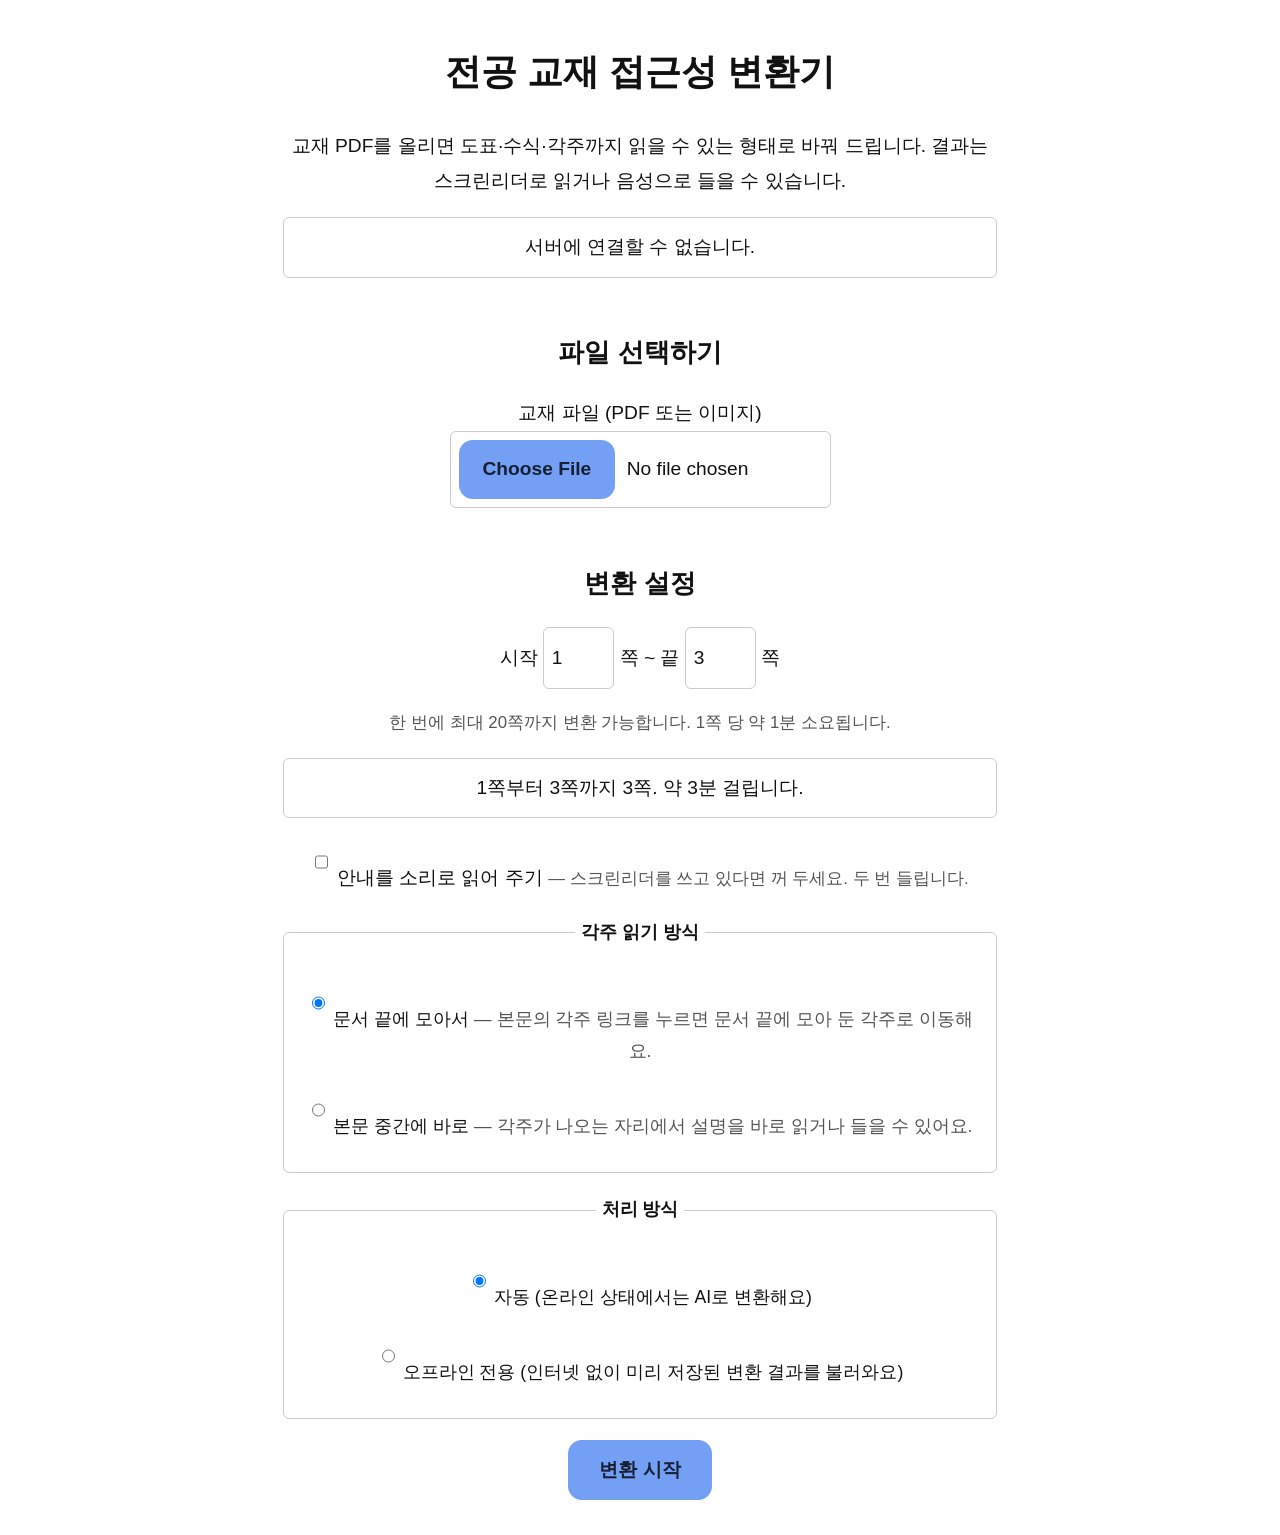
==== web/index.html @ b2072fa6 "Make the conversion stop button label white" ====
<!doctype html>
<html lang="ko">
<head>
<meta charset="utf-8">
<meta name="viewport" content="width=device-width, initial-scale=1">
<title>전공 교재 접근성 변환기</title>
<link rel="stylesheet" href="/web/a11y.css">
<style>
body {
  font-size: 1.2rem;
  text-align: center;
}
h1 { font-size: 2.25rem; }
h2 { font-size: 1.6rem; }
.hint { font-size: 1.05rem; }
input[type="number"] { width: 5ch; box-sizing: content-box; }
#file { max-width: 100%; }
#file::file-selector-button, #start, #stop {
  background: #739FF5;
  color: #172033;
  border: 0;
  border-radius: 14px;
  font: inherit;
  font-weight: 700;
  padding: .65em 1.25em;
  min-height: 48px;
  cursor: pointer;
}
#file::file-selector-button { margin-inline-end: .6em; }
#start, #stop { min-width: 9rem; }
#stop { background: #F54747; color: #fff; }
#start:focus-visible, #stop:focus-visible { outline-color: var(--fg); }
#start:disabled, #stop:disabled { cursor: default; }
#conversion-panel { margin-block: 2rem 1rem; }
#form fieldset { font-size: 1.1rem; }
#form fieldset .hint { font-size: 1em; }
#conversion-title { margin-top: 0; }
#file-info:empty, #progress:empty { border: 0; padding: 0; margin: 0; }
</style>
</head>
<body>

<a class="skip" href="#main">본문 바로가기</a>

<header>
  <h1>전공 교재 접근성 변환기</h1>
  <p>교재 PDF를 올리면 도표·수식·각주까지 읽을 수 있는 형태로 바꿔 드립니다.
     결과는 스크린리더로 읽거나 음성으로 들을 수 있습니다.</p>
  <p id="health" role="status">연결 상태를 확인하는 중입니다.</p>
</header>

<main id="main">
<form id="form">

  <section>
    <h2>파일 선택하기</h2>
    <p>
      <label for="file">교재 파일 (PDF 또는 이미지)</label><br>
      <input type="file" id="file" name="file" accept=".pdf,.png,.jpg,.jpeg" required>
    </p>
    <p id="file-info" role="status"></p>
  </section>

  <section>
    <h2>변환 설정</h2>
    <p>
      <label for="page-from">시작</label>
      <input type="number" id="page-from" name="page_from" min="1" value="1"
             aria-describedby="page-help">
      <span aria-hidden="true">쪽 ~</span>
      <label for="page-to">끝</label>
      <input type="number" id="page-to" name="page_to" min="1" value="3"
             aria-describedby="page-help">
      <span aria-hidden="true">쪽</span>
    </p>
    <p id="page-help" class="hint">한 번에 최대 20쪽까지 변환 가능합니다. 1쪽 당 약 1분 소요됩니다.</p>
    <p id="estimate" role="status"></p>

    <p>
      <input type="checkbox" id="speak">
      <label for="speak">안내를 소리로 읽어 주기</label>
      <span class="hint">— 스크린리더를 쓰고 있다면 꺼 두세요. 두 번 들립니다.</span>
    </p>

    <fieldset>
      <legend>각주 읽기 방식</legend>
      <p>
        <input type="radio" id="fn-end" name="footnote_mode" value="end" checked>
        <label for="fn-end">문서 끝에 모아서</label>
        <span class="hint">— 본문의 각주 링크를 누르면 문서 끝에 모아 둔 각주로 이동해요.</span>
      </p>
      <p>
        <input type="radio" id="fn-inline" name="footnote_mode" value="inline">
        <label for="fn-inline">본문 중간에 바로</label>
        <span class="hint">— 각주가 나오는 자리에서 설명을 바로 읽거나 들을 수 있어요.</span>
      </p>
    </fieldset>

    <fieldset>
      <legend>처리 방식</legend>
      <p>
        <input type="radio" id="mode-auto" name="mode" value="auto" checked>
        <label for="mode-auto">자동 (온라인 상태에서는 AI로 변환해요)</label>
      </p>
      <p>
        <input type="radio" id="mode-offline" name="mode" value="offline">
        <label for="mode-offline">오프라인 전용 (인터넷 없이 미리 저장된 변환 결과를 불러와요)</label>
      </p>
    </fieldset>
  </section>

  <section>
    <p>
      <button type="submit" id="start">변환 시작</button>
    </p>
  </section>

</form>
<section id="conversion-panel" aria-labelledby="conversion-title" hidden>
  <h2 id="conversion-title" tabindex="-1">문서를 변환 중입니다</h2>
  <button type="button" id="stop">변환 중단</button>
</section>
<div id="progress" role="status"></div>
<div id="error" role="alert" hidden></div>
</main>

<script src="/web/upload.js" type="module"></script>
</body>
</html>
---- web/a11y.css ----
/* 공통 스타일. 접근성 규칙이 여기 들어 있다. outline 을 지우지 않는다. */

:root {
  --bg: #fff; --fg: #111; --muted: #555; --line: #ccc;
  --accent: #0b5fff; --warn: #b00020; --ok: #0a6a3a;
}
@media (prefers-color-scheme: dark) {
  :root:not([data-theme="light"]) {
    --bg: #15171a; --fg: #eceff3; --muted: #aab; --line: #444;
    --accent: #7aa7ff; --warn: #ff7b8a; --ok: #5fd39b;
  }
}

* { box-sizing: border-box; }

body {
  background: var(--bg); color: var(--fg);
  margin: 0 auto; padding: 16px; max-width: 70ch;
  font-family: "Pretendard", "Malgun Gothic", sans-serif;
  font-size: 1.05rem; line-height: 1.8;
}

h1 { font-size: 1.7rem; }
h2 { font-size: 1.35rem; margin-top: 2em; }
h3 { font-size: 1.12rem; }

a { color: var(--accent); }

/* 포커스 표시를 절대 지우지 않는다 */
a:focus-visible, button:focus-visible, input:focus-visible,
select:focus-visible, [tabindex]:focus-visible, summary:focus-visible {
  outline: 3px solid currentColor; outline-offset: 2px;
}

/* 화면에서 숨기되 스크린리더는 읽는다. display:none 을 쓰지 않는다 */
.sr-only {
  position: absolute; width: 1px; height: 1px;
  overflow: hidden; clip-path: inset(50%); white-space: nowrap;
}

.skip { position: absolute; left: -9999px; }
.skip:focus {
  position: static; display: inline-block; padding: 8px;
  border: 2px solid currentColor; background: var(--bg);
}

button, .btn {
  font: inherit; min-height: 44px; padding: 8px 16px;
  background: var(--bg); color: var(--fg);
  border: 2px solid currentColor; border-radius: 6px; cursor: pointer;
}
button[disabled] { opacity: 0.6; cursor: default; }

input, select { font: inherit; padding: 8px; min-height: 44px;
  border: 1px solid var(--line); border-radius: 6px;
  background: var(--bg); color: var(--fg); }

fieldset { border: 1px solid var(--line); border-radius: 6px;
  padding: 12px 16px; margin: 1.2em 0; }
legend { font-weight: bold; padding: 0 6px; }

.hint { color: var(--muted); font-size: 0.95rem; }

[role="status"], [role="alert"] {
  margin: 1em 0; padding: 12px 16px; border: 1px solid var(--line);
  border-radius: 6px;
}
[role="alert"] { border-color: var(--warn); }

figure { margin: 1.6em 0; padding: 12px; border: 1px solid var(--line); }
figcaption { font-weight: bold; margin-top: 8px; }
.long-desc { margin-top: 8px; font-size: 0.97rem; }
.figure-placeholder {
  border: 1px dashed var(--line); min-height: 120px;
}

[role="math"] {
  padding: 12px; border-left: 4px solid var(--line);
  margin: 1.5em 0; font-size: 1.15rem;
}

table { border-collapse: collapse; width: 100%; margin: 1.5em 0; }
th, td { border: 1px solid var(--line); padding: 8px; text-align: left; }
caption { text-align: left; font-weight: bold; padding-bottom: 6px; }

.pagebreak { border: 0; border-top: 2px dashed var(--line); margin: 2.5em 0; }

/* 색만으로 전달하지 않는다. 테두리를 같이 쓴다 */
[data-flag="verify"] { border-left: 3px dashed var(--warn); padding-left: 10px; }
.verify { color: var(--warn); }
.reading { background: rgba(127,127,127,0.15); border-left: 4px solid var(--accent); }

@media (prefers-reduced-motion: reduce) {
  * { animation: none !important; transition: none !important; }
}
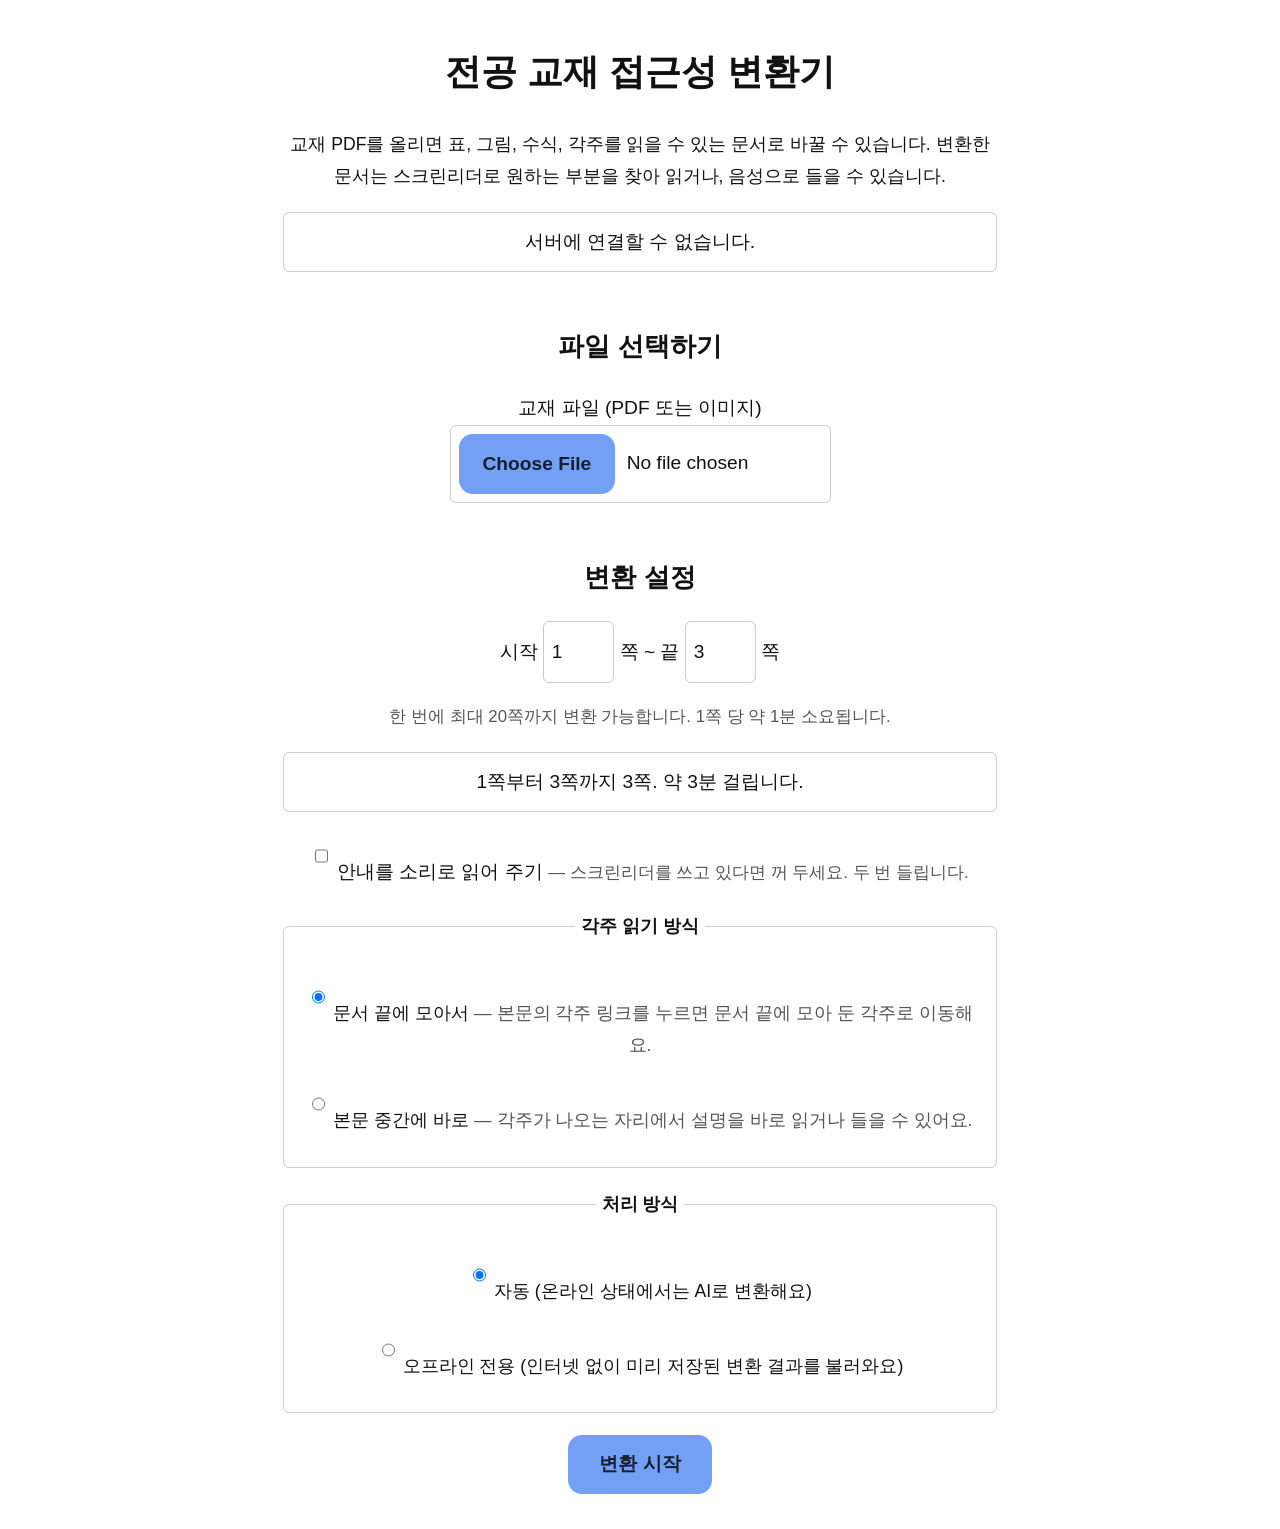
==== commit bff9a8d7: "Refine the upload page introduction" ====
--- a/web/index.html
+++ b/web/index.html
@@ -11,6 +11,7 @@
   text-align: center;
 }
 h1 { font-size: 2.25rem; }
+.intro { font-size: 1.1rem; }
 h2 { font-size: 1.6rem; }
 .hint { font-size: 1.05rem; }
 input[type="number"] { width: 5ch; box-sizing: content-box; }
@@ -44,8 +45,8 @@
 
 <header>
   <h1>전공 교재 접근성 변환기</h1>
-  <p>교재 PDF를 올리면 도표·수식·각주까지 읽을 수 있는 형태로 바꿔 드립니다.
-     결과는 스크린리더로 읽거나 음성으로 들을 수 있습니다.</p>
+  <p class="intro">교재 PDF를 올리면 표, 그림, 수식, 각주를 읽을 수 있는 문서로 바꿀 수 있습니다.
+     변환한 문서는 스크린리더로 원하는 부분을 찾아 읽거나, 음성으로 들을 수 있습니다.</p>
   <p id="health" role="status">연결 상태를 확인하는 중입니다.</p>
 </header>
 
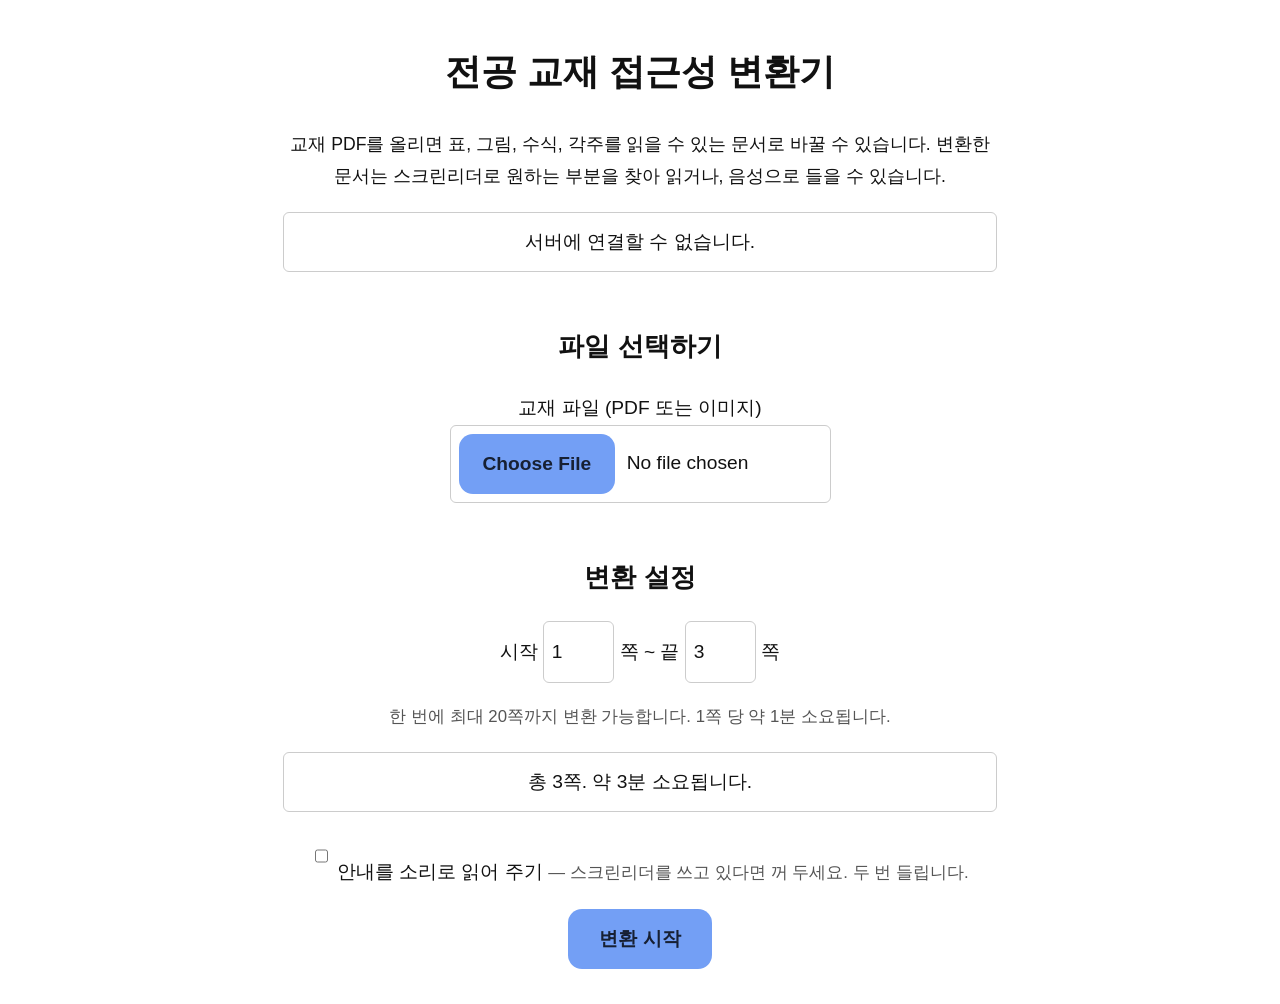
==== commit 32bdac37: "Remove footnote and processing selectors from upload screen" ====
--- a/web/index.html
+++ b/web/index.html
@@ -33,8 +33,6 @@
 #start:focus-visible, #stop:focus-visible { outline-color: var(--fg); }
 #start:disabled, #stop:disabled { cursor: default; }
 #conversion-panel { margin-block: 2rem 1rem; }
-#form fieldset { font-size: 1.1rem; }
-#form fieldset .hint { font-size: 1em; }
 #conversion-title { margin-top: 0; }
 #file-info:empty, #progress:empty { border: 0; padding: 0; margin: 0; }
 </style>
@@ -83,31 +81,8 @@
       <span class="hint">— 스크린리더를 쓰고 있다면 꺼 두세요. 두 번 들립니다.</span>
     </p>
 
-    <fieldset>
-      <legend>각주 읽기 방식</legend>
-      <p>
-        <input type="radio" id="fn-end" name="footnote_mode" value="end" checked>
-        <label for="fn-end">문서 끝에 모아서</label>
-        <span class="hint">— 본문의 각주 링크를 누르면 문서 끝에 모아 둔 각주로 이동해요.</span>
-      </p>
-      <p>
-        <input type="radio" id="fn-inline" name="footnote_mode" value="inline">
-        <label for="fn-inline">본문 중간에 바로</label>
-        <span class="hint">— 각주가 나오는 자리에서 설명을 바로 읽거나 들을 수 있어요.</span>
-      </p>
-    </fieldset>
-
-    <fieldset>
-      <legend>처리 방식</legend>
-      <p>
-        <input type="radio" id="mode-auto" name="mode" value="auto" checked>
-        <label for="mode-auto">자동 (온라인 상태에서는 AI로 변환해요)</label>
-      </p>
-      <p>
-        <input type="radio" id="mode-offline" name="mode" value="offline">
-        <label for="mode-offline">오프라인 전용 (인터넷 없이 미리 저장된 변환 결과를 불러와요)</label>
-      </p>
-    </fieldset>
+    <input type="hidden" name="footnote_mode" value="end">
+    <input type="hidden" name="mode" value="auto">
   </section>
 
   <section>
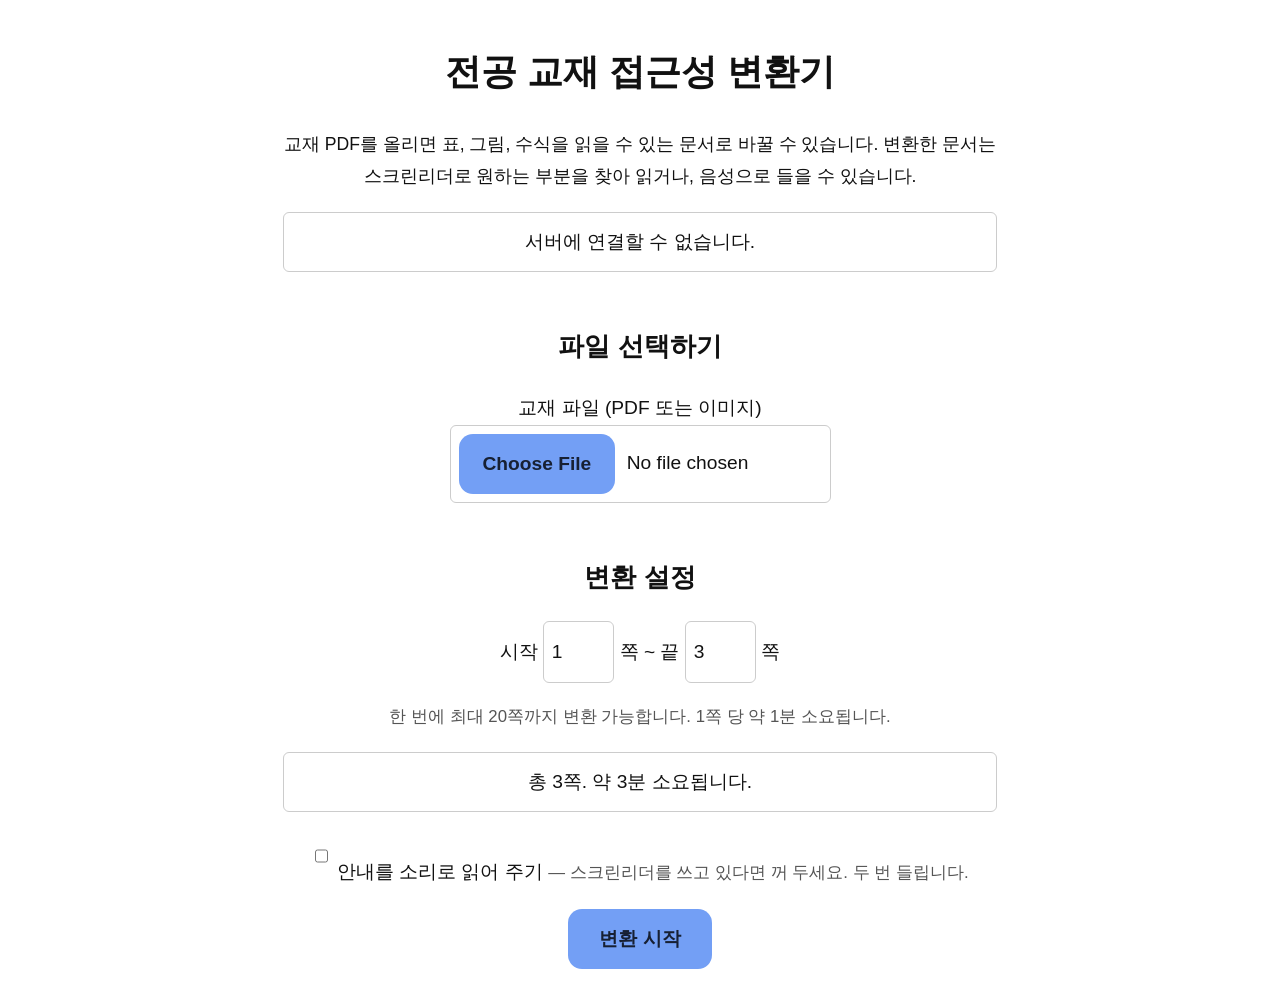
==== commit 5cb00f56: "Hide footnotes from user-facing output" ====
--- a/web/index.html
+++ b/web/index.html
@@ -43,7 +43,7 @@
 
 <header>
   <h1>전공 교재 접근성 변환기</h1>
-  <p class="intro">교재 PDF를 올리면 표, 그림, 수식, 각주를 읽을 수 있는 문서로 바꿀 수 있습니다.
+  <p class="intro">교재 PDF를 올리면 표, 그림, 수식을 읽을 수 있는 문서로 바꿀 수 있습니다.
      변환한 문서는 스크린리더로 원하는 부분을 찾아 읽거나, 음성으로 들을 수 있습니다.</p>
   <p id="health" role="status">연결 상태를 확인하는 중입니다.</p>
 </header>
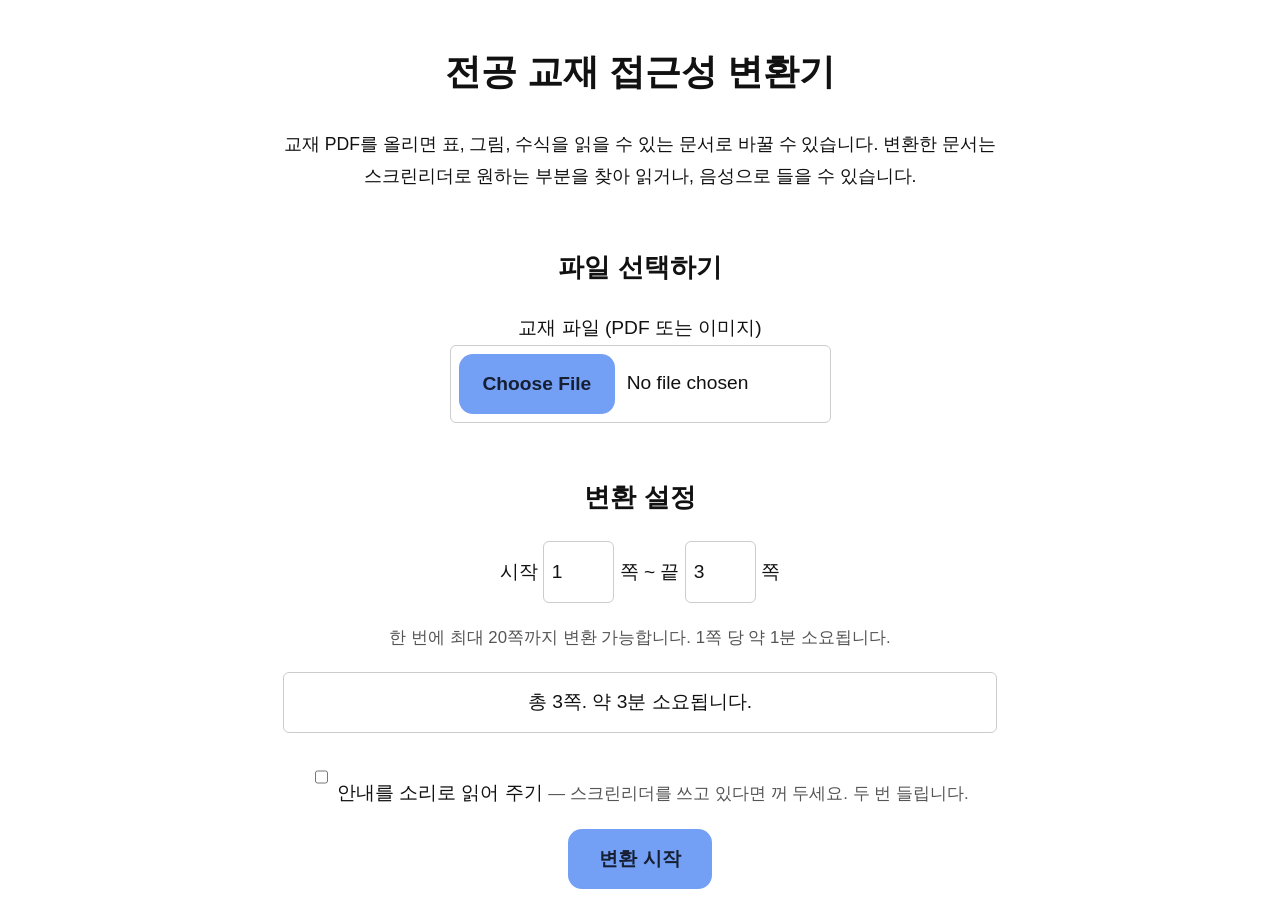
==== commit 1d6021ec: "Remove the upload screen AI connection indicator" ====
--- a/web/index.html
+++ b/web/index.html
@@ -45,7 +45,6 @@
   <h1>전공 교재 접근성 변환기</h1>
   <p class="intro">교재 PDF를 올리면 표, 그림, 수식을 읽을 수 있는 문서로 바꿀 수 있습니다.
      변환한 문서는 스크린리더로 원하는 부분을 찾아 읽거나, 음성으로 들을 수 있습니다.</p>
-  <p id="health" role="status">연결 상태를 확인하는 중입니다.</p>
 </header>
 
 <main id="main">
@@ -82,7 +81,6 @@
     </p>
 
     <input type="hidden" name="footnote_mode" value="end">
-    <input type="hidden" name="mode" value="auto">
   </section>
 
   <section>
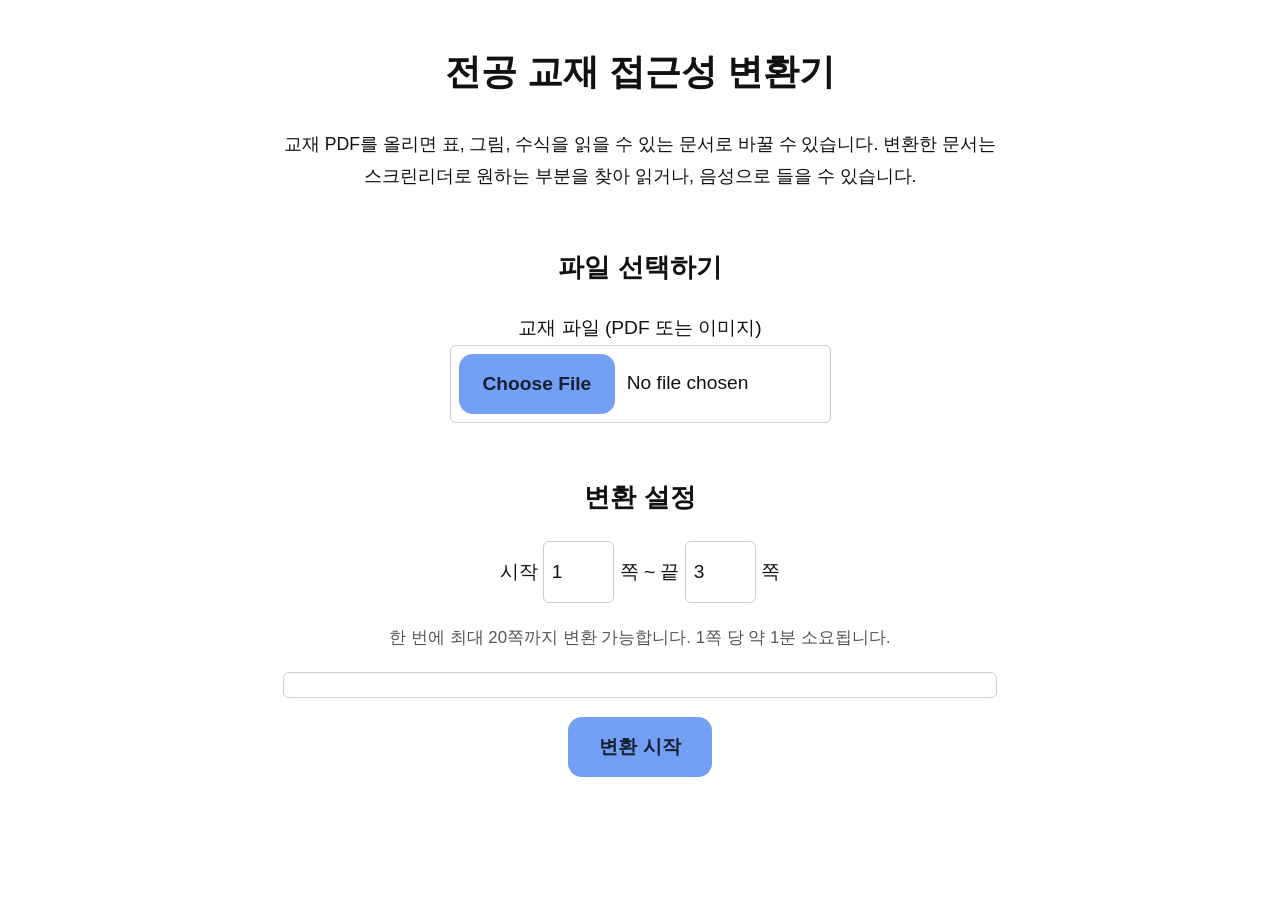
==== commit e3c522ca: "Enable voice guidance by default without checkbox" ====
--- a/web/index.html
+++ b/web/index.html
@@ -74,12 +74,6 @@
     <p id="page-help" class="hint">한 번에 최대 20쪽까지 변환 가능합니다. 1쪽 당 약 1분 소요됩니다.</p>
     <p id="estimate" role="status"></p>
 
-    <p>
-      <input type="checkbox" id="speak">
-      <label for="speak">안내를 소리로 읽어 주기</label>
-      <span class="hint">— 스크린리더를 쓰고 있다면 꺼 두세요. 두 번 들립니다.</span>
-    </p>
-
     <input type="hidden" name="footnote_mode" value="end">
   </section>
 
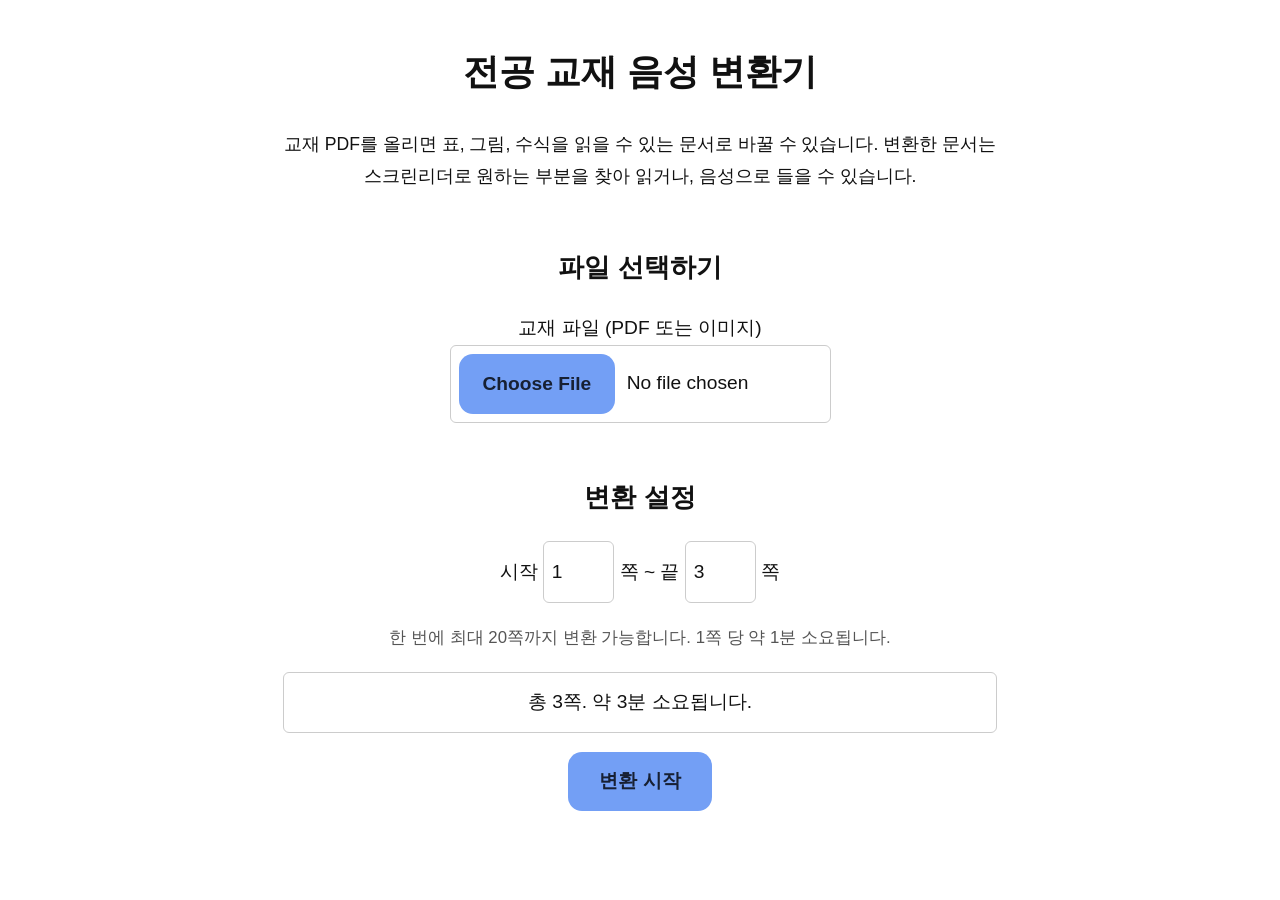
==== commit 172da396: "Rename the textbook voice converter" ====
--- a/web/index.html
+++ b/web/index.html
@@ -3,7 +3,7 @@
 <head>
 <meta charset="utf-8">
 <meta name="viewport" content="width=device-width, initial-scale=1">
-<title>전공 교재 접근성 변환기</title>
+<title>전공 교재 음성 변환기</title>
 <link rel="stylesheet" href="/web/a11y.css">
 <style>
 body {
@@ -42,7 +42,7 @@
 <a class="skip" href="#main">본문 바로가기</a>
 
 <header>
-  <h1>전공 교재 접근성 변환기</h1>
+  <h1>전공 교재 음성 변환기</h1>
   <p class="intro">교재 PDF를 올리면 표, 그림, 수식을 읽을 수 있는 문서로 바꿀 수 있습니다.
      변환한 문서는 스크린리더로 원하는 부분을 찾아 읽거나, 음성으로 들을 수 있습니다.</p>
 </header>
